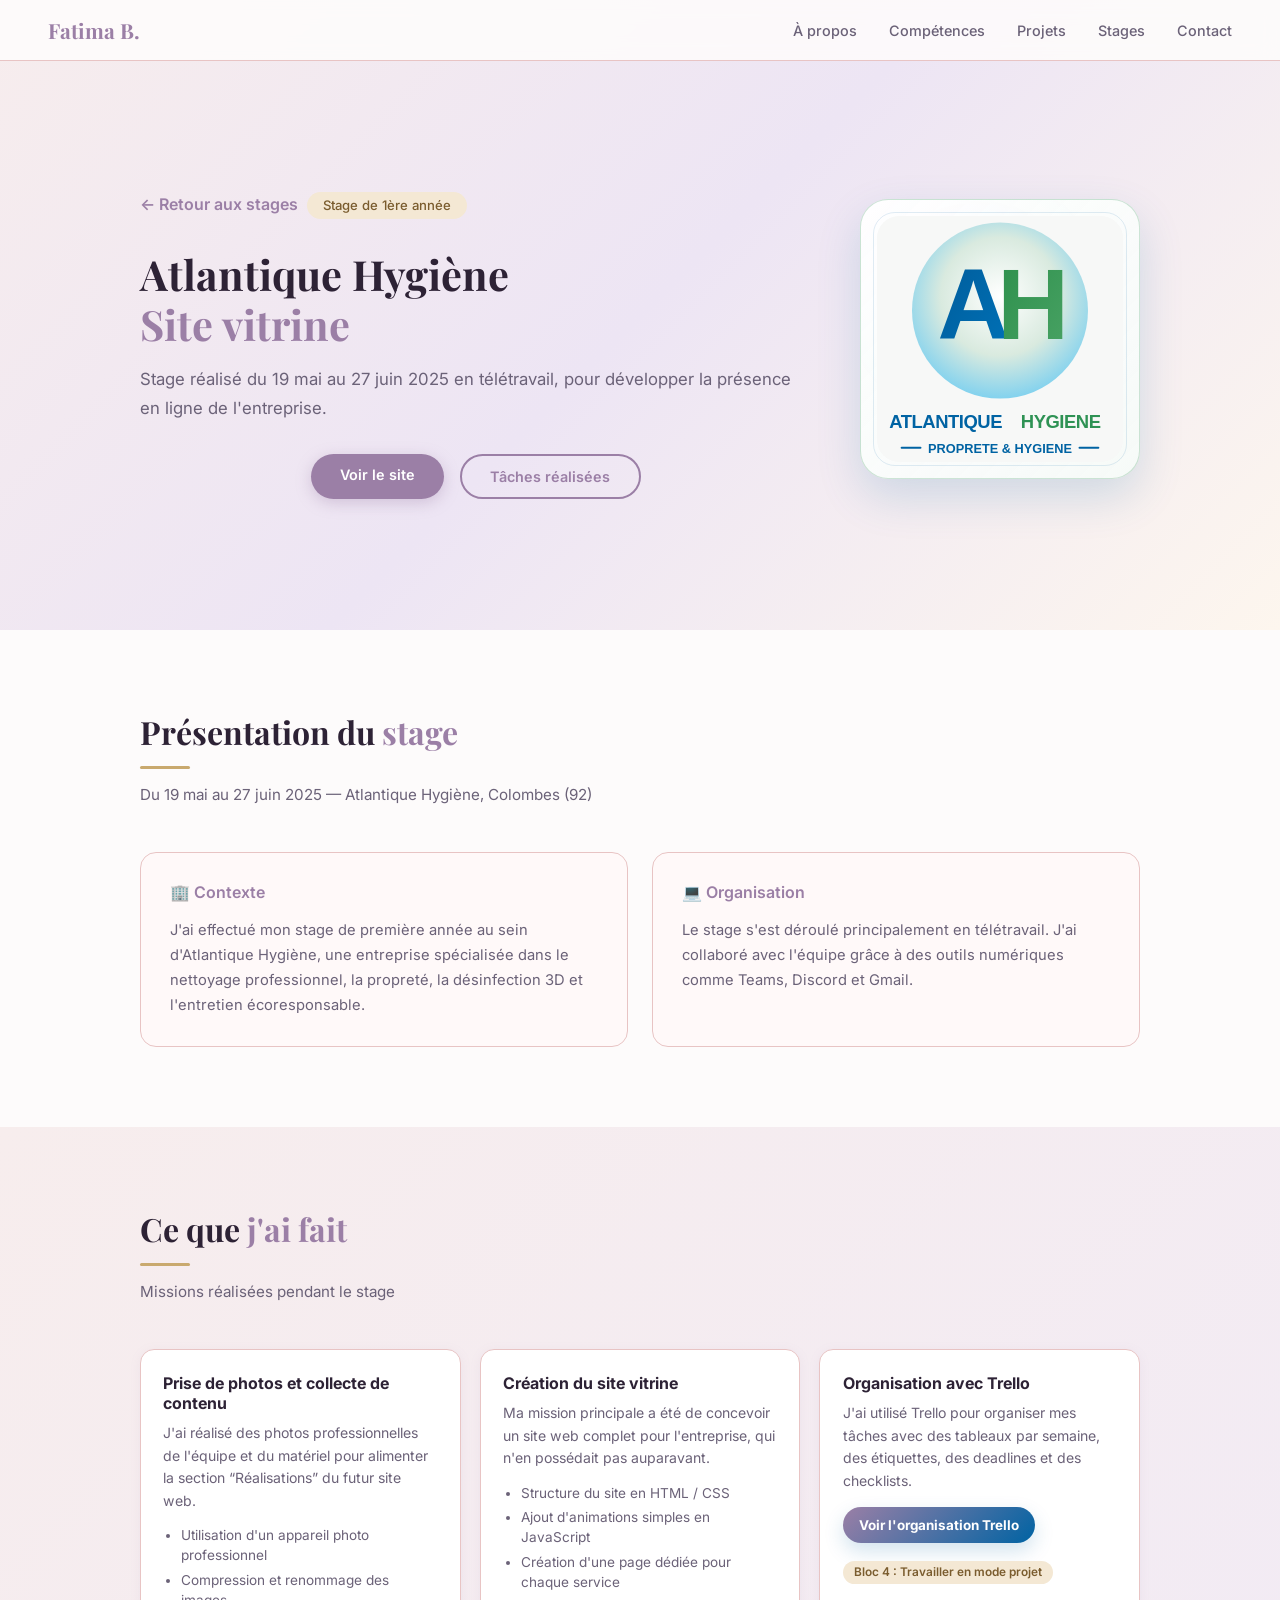
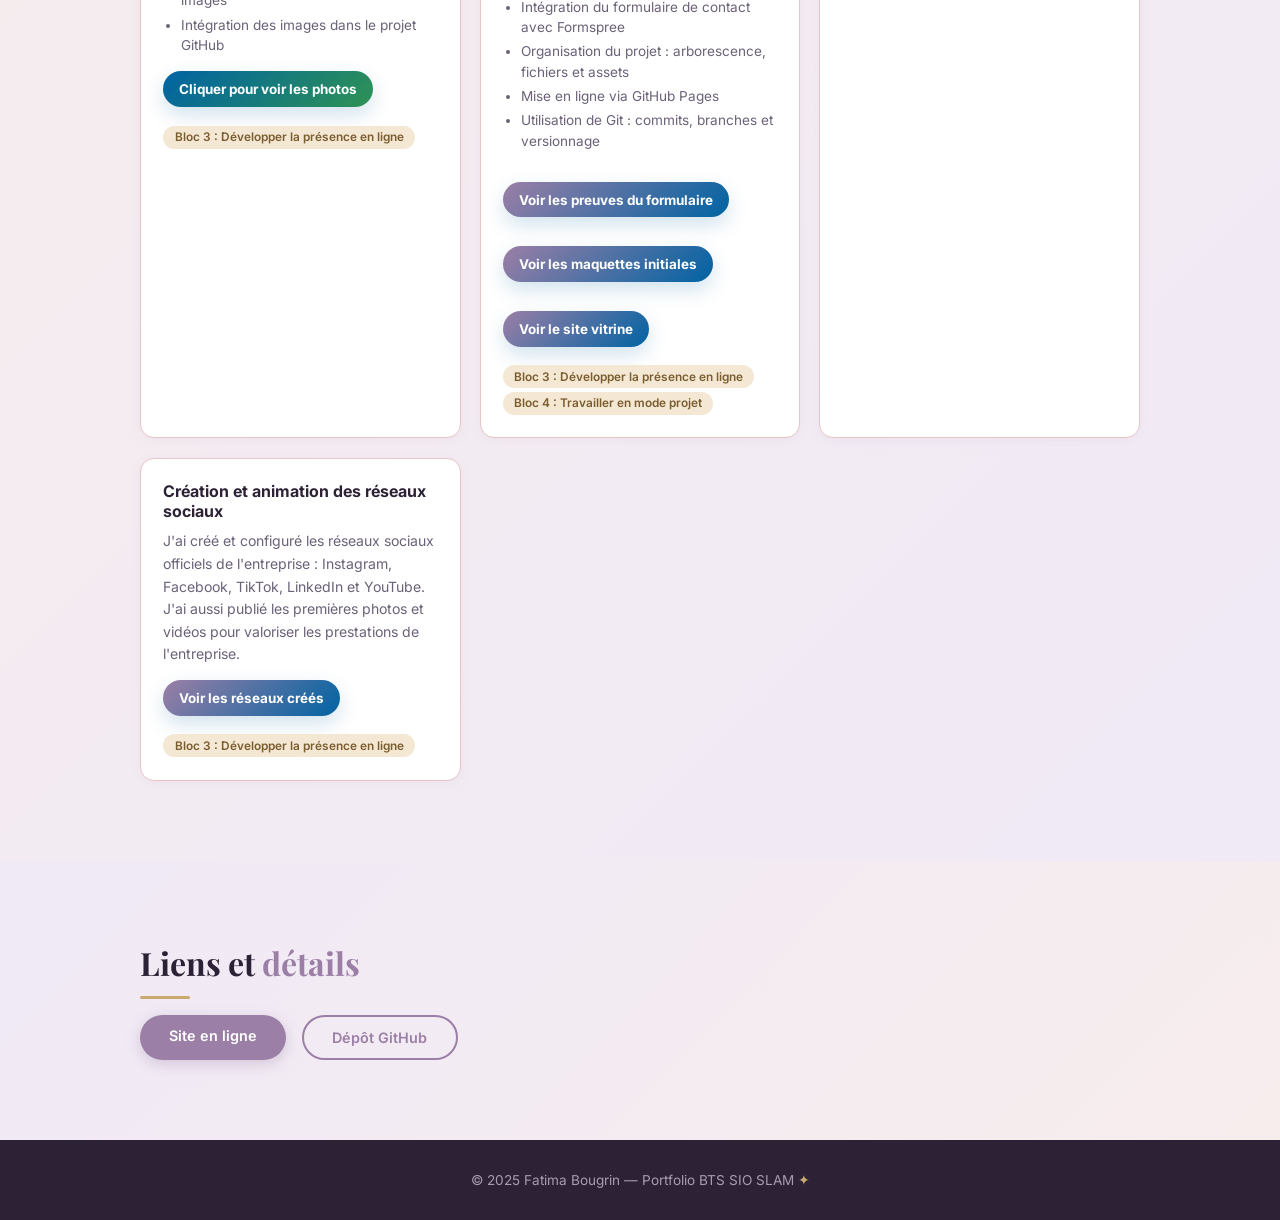
==== stage-atlantique-hygiene.html @ da41c0dc "Ajoute les pages de stage et preuves" ====
<!DOCTYPE html>
<html lang="fr">
<head>
  <meta charset="UTF-8" />
  <meta name="viewport" content="width=device-width, initial-scale=1.0" />
  <title>Stage Atlantique Hygiène — Fatima Bougrin</title>
  <link rel="stylesheet" href="style.css" />
</head>
<body>

  <nav>
    <div class="nav-logo">Fatima B.</div>
    <ul class="nav-links">
      <li><a href="index.html#about">À propos</a></li>
      <li><a href="index.html#skills">Compétences</a></li>
      <li><a href="index.html#projects">Projets</a></li>
      <li><a href="index.html#stages">Stages</a></li>
      <li><a href="index.html#contact">Contact</a></li>
    </ul>
  </nav>

  <section class="stage-hero">
    <div class="container">
      <div class="stage-hero-content">
        <div>
          <a class="back-link" href="index.html#stages">← Retour aux stages</a>
          <span class="badge gold">Stage de 1ère année</span>
          <h1>Atlantique Hygiène <span>Site vitrine</span></h1>
          <p class="tagline">Stage réalisé du 19 mai au 27 juin 2025 en télétravail, pour développer la présence en ligne de l'entreprise.</p>
          <div class="hero-btns">
            <a href="https://fatima774.github.io/atlantique-hygi-ne/" class="btn btn-primary" target="_blank" rel="noopener noreferrer">Voir le site</a>
            <a href="#taches-realisees" class="btn btn-outline">Tâches réalisées</a>
          </div>
        </div>

        <div class="company-logo-showcase" aria-label="Logo Atlantique Hygiène">
          <img src="atlantique-hygiene-logo.svg" alt="Logo Atlantique Hygiène" />
        </div>
      </div>
    </div>
  </section>

  <main>
    <section id="details">
      <div class="container">
        <h2 class="section-title">Présentation du <span>stage</span></h2>
        <div class="divider"></div>
        <p class="section-sub">Du 19 mai au 27 juin 2025 — Atlantique Hygiène, Colombes (92)</p>

        <div class="detail-grid">
          <div class="info-card">
            <h3>🏢 Contexte</h3>
            <p>J'ai effectué mon stage de première année au sein d'Atlantique Hygiène, une entreprise spécialisée dans le nettoyage professionnel, la propreté, la désinfection 3D et l'entretien écoresponsable.</p>
          </div>

          <div class="info-card">
            <h3>💻 Organisation</h3>
            <p>Le stage s'est déroulé principalement en télétravail. J'ai collaboré avec l'équipe grâce à des outils numériques comme Teams, Discord et Gmail.</p>
          </div>
        </div>
      </div>
    </section>

    <section class="skills-bg" id="taches-realisees">
      <div class="container">
        <h2 class="section-title">Ce que <span>j'ai fait</span></h2>
        <div class="divider"></div>
        <p class="section-sub">Missions réalisées pendant le stage</p>

        <div class="stage-work-list">
          <div class="stage-work-item">
            <h3>Prise de photos et collecte de contenu</h3>
            <p>J'ai réalisé des photos professionnelles de l'équipe et du matériel pour alimenter la section “Réalisations” du futur site web.</p>
            <ul class="stage-mini-list">
              <li>Utilisation d'un appareil photo professionnel</li>
              <li>Compression et renommage des images</li>
              <li>Intégration des images dans le projet GitHub</li>
            </ul>
            <button class="photo-gallery-trigger" type="button" onclick="document.getElementById('photos-atlantique').showModal()">
              Cliquer pour voir les photos
            </button>
            <span class="competence-badge">Bloc 3 : Développer la présence en ligne</span>
          </div>

          <div class="stage-work-item">
            <h3>Création du site vitrine</h3>
            <p>Ma mission principale a été de concevoir un site web complet pour l'entreprise, qui n'en possédait pas auparavant.</p>
            <ul class="stage-mini-list">
              <li>Structure du site en HTML / CSS</li>
              <li>Ajout d'animations simples en JavaScript</li>
              <li>Création d'une page dédiée pour chaque service</li>
              <li>Intégration du formulaire de contact avec Formspree</li>
              <li>Organisation du projet : arborescence, fichiers et assets</li>
              <li>Mise en ligne via GitHub Pages</li>
              <li>Utilisation de Git : commits, branches et versionnage</li>
            </ul>
            <button class="photo-gallery-trigger proof-trigger" type="button" onclick="document.getElementById('preuves-formulaire').showModal()">
              Voir les preuves du formulaire
            </button>
            <button class="photo-gallery-trigger proof-trigger" type="button" onclick="document.getElementById('preuves-maquettes').showModal()">
              Voir les maquettes initiales
            </button>
            <a class="photo-gallery-trigger proof-trigger site-proof-link" href="https://fatima774.github.io/atlantique-hygi-ne/" target="_blank" rel="noopener noreferrer">
              Voir le site vitrine
            </a>
            <span class="competence-badge">Bloc 3 : Développer la présence en ligne</span>
            <span class="competence-badge">Bloc 4 : Travailler en mode projet</span>
          </div>

          <div class="stage-work-item">
            <h3>Organisation avec Trello</h3>
            <p>J'ai utilisé Trello pour organiser mes tâches avec des tableaux par semaine, des étiquettes, des deadlines et des checklists.</p>
            <button class="photo-gallery-trigger proof-trigger" type="button" onclick="document.getElementById('preuves-trello').showModal()">
              Voir l'organisation Trello
            </button>
            <span class="competence-badge">Bloc 4 : Travailler en mode projet</span>
          </div>

          <div class="stage-work-item">
            <h3>Création et animation des réseaux sociaux</h3>
            <p>J'ai créé et configuré les réseaux sociaux officiels de l'entreprise : Instagram, Facebook, TikTok, LinkedIn et YouTube.</p>
            <p>J'ai aussi publié les premières photos et vidéos pour valoriser les prestations de l'entreprise.</p>
            <button class="photo-gallery-trigger proof-trigger" type="button" onclick="document.getElementById('preuves-reseaux').showModal()">
              Voir les réseaux créés
            </button>
            <span class="competence-badge">Bloc 3 : Développer la présence en ligne</span>
          </div>
        </div>
      </div>
    </section>

    <section class="contact-bg">
      <div class="container">
        <h2 class="section-title">Liens et <span>détails</span></h2>
        <div class="divider"></div>
        <div class="links-panel">
          <a class="btn btn-primary" href="https://fatima774.github.io/atlantique-hygi-ne/" target="_blank" rel="noopener noreferrer">Site en ligne</a>
          <a class="btn btn-outline" href="https://github.com/fatima774/atlantique-hygi-ne" target="_blank" rel="noopener noreferrer">Dépôt GitHub</a>
        </div>
      </div>
    </section>
  </main>

  <dialog class="photo-modal" id="photos-atlantique" aria-labelledby="photos-atlantique-title">
    <div class="photo-modal-header">
      <div>
        <h2 id="photos-atlantique-title">Photos réalisées pendant le stage</h2>
        <p>Interventions, espaces extérieurs et matériel professionnel d'Atlantique Hygiène.</p>
      </div>
      <form method="dialog">
        <button class="modal-close" type="submit" aria-label="Fermer la galerie">×</button>
      </form>
    </div>

    <div class="photo-gallery-grid">
      <figure>
        <img src="images/atlantique-hygiene/DSC_0004.JPG" alt="Agent Atlantique Hygiène sur une tondeuse dans une résidence" loading="lazy" decoding="async" />
        <figcaption>Entretien des espaces verts</figcaption>
      </figure>
      <figure>
        <img src="images/atlantique-hygiene/DSC_0018.JPG" alt="Agent Atlantique Hygiène près d'un immeuble résidentiel" loading="lazy" decoding="async" />
        <figcaption>Intervention en résidence</figcaption>
      </figure>
      <figure>
        <img src="images/atlantique-hygiene/DSC_0085.JPG" alt="Agent Atlantique Hygiène utilisant un souffleur près des haies" loading="lazy" decoding="async" />
        <figcaption>Nettoyage des abords</figcaption>
      </figure>
      <figure>
        <img src="images/atlantique-hygiene/DSC_0937.jpg" alt="Camion d'intervention avec matériel professionnel de nettoyage" loading="lazy" decoding="async" />
        <figcaption>Matériel d'intervention</figcaption>
      </figure>
      <figure>
        <img src="images/atlantique-hygiene/DSC_0944.jpg" alt="Agent Atlantique Hygiène nettoyant un local à bacs" loading="lazy" decoding="async" />
        <figcaption>Nettoyage d'un local</figcaption>
      </figure>
    </div>
  </dialog>

  <dialog class="photo-modal proof-modal" id="preuves-formulaire" aria-labelledby="preuves-formulaire-title">
    <div class="photo-modal-header">
      <div>
        <h2 id="preuves-formulaire-title">Formulaire de contact avec Formspree</h2>
        <p>Captures du formulaire, de la confirmation d'envoi et de la réception du message via Formspree.</p>
      </div>
      <form method="dialog">
        <button class="modal-close" type="submit" aria-label="Fermer la galerie">×</button>
      </form>
    </div>

    <div class="photo-gallery-grid proof-gallery-grid">
      <figure>
        <img src="images/atlantique-hygiene/preuves/formulaire-contact.svg" alt="Formulaire de contact intégré au site Atlantique Hygiène" loading="lazy" decoding="async" />
        <figcaption>Formulaire de contact intégré au site</figcaption>
      </figure>
      <figure>
        <img src="images/atlantique-hygiene/preuves/formspree-validation.svg" alt="Notification Formspree après l'envoi d'un message" loading="lazy" decoding="async" />
        <figcaption>Réception du message avec Formspree</figcaption>
      </figure>
      <figure>
        <img src="images/atlantique-hygiene/preuves/formulaire-succes.svg" alt="Page de succès après l'envoi du formulaire" loading="lazy" decoding="async" />
        <figcaption>Page de confirmation après envoi</figcaption>
      </figure>
    </div>
  </dialog>

  <dialog class="photo-modal proof-modal" id="preuves-maquettes" aria-labelledby="preuves-maquettes-title">
    <div class="photo-modal-header">
      <div>
        <h2 id="preuves-maquettes-title">Maquettes initiales du site vitrine</h2>
        <p>Premières propositions visuelles réalisées avant le développement du site publié.</p>
      </div>
      <form method="dialog">
        <button class="modal-close" type="submit" aria-label="Fermer la galerie">×</button>
      </form>
    </div>

    <div class="photo-gallery-grid proof-gallery-grid">
      <figure>
        <img src="images/atlantique-hygiene/preuves/maquette-accueil-verte.png" alt="Première maquette du site Atlantique Hygiène avec une grande bande verte" loading="lazy" decoding="async" />
        <figcaption>Maquette d'accueil avec univers vert et navigation</figcaption>
      </figure>
      <figure>
        <img src="images/atlantique-hygiene/preuves/maquette-accueil-logo.png" alt="Deuxième maquette du site Atlantique Hygiène avec logo et visuel écologique" loading="lazy" decoding="async" />
        <figcaption>Maquette d'accueil avec logo et visuel écologique</figcaption>
      </figure>
    </div>
  </dialog>

  <dialog class="photo-modal proof-modal" id="preuves-trello" aria-labelledby="preuves-trello-title">
    <div class="photo-modal-header">
      <div>
        <h2 id="preuves-trello-title">Organisation du projet sur Trello</h2>
        <p>Suivi des tâches par semaine, cartes terminées, priorités et organisation progressive du site.</p>
      </div>
      <form method="dialog">
        <button class="modal-close" type="submit" aria-label="Fermer la galerie">×</button>
      </form>
    </div>

    <div class="photo-gallery-grid proof-gallery-grid single-proof">
      <figure>
        <img src="images/atlantique-hygiene/preuves/trello-organisation.svg" alt="Tableau Trello organisé par semaine pour le projet Atlantique Hygiène" loading="lazy" decoding="async" />
        <figcaption>Tableau Trello utilisé pour suivre les tâches du stage</figcaption>
      </figure>
    </div>
  </dialog>

  <dialog class="photo-modal proof-modal" id="preuves-reseaux" aria-labelledby="preuves-reseaux-title">
    <div class="photo-modal-header">
      <div>
        <h2 id="preuves-reseaux-title">Réseaux sociaux créés pour l'entreprise</h2>
        <p>Présence en ligne développée avec les comptes LinkedIn, TikTok et YouTube d'Atlantique Hygiène.</p>
      </div>
      <form method="dialog">
        <button class="modal-close" type="submit" aria-label="Fermer la galerie">×</button>
      </form>
    </div>

    <div class="photo-gallery-grid proof-gallery-grid">
      <figure>
        <img src="images/atlantique-hygiene/preuves/linkedin-atlantique.png" alt="Page LinkedIn Atlantique Hygiène créée pendant le stage" loading="lazy" decoding="async" />
        <figcaption>Page LinkedIn de l'entreprise</figcaption>
      </figure>
      <figure>
        <img src="images/atlantique-hygiene/preuves/tiktok-atlantique.png" alt="Compte TikTok Atlantique Hygiène créé pendant le stage" loading="lazy" decoding="async" />
        <figcaption>Compte TikTok Atlantique Hygiène</figcaption>
      </figure>
      <figure>
        <img src="images/atlantique-hygiene/preuves/youtube-atlantique.webp" alt="Chaîne YouTube Atlantique Hygiène créée pendant le stage" loading="lazy" decoding="async" />
        <figcaption>Chaîne YouTube de l'entreprise</figcaption>
      </figure>
    </div>
  </dialog>

  <footer>
    <p>© 2025 Fatima Bougrin — Portfolio BTS SIO SLAM <span>✦</span></p>
  </footer>

</body>
</html>
---- style.css ----
/* ===========================
   PORTFOLIO — FATIMA BOUGRIN
   style.css
=========================== */

@import url('https://fonts.googleapis.com/css2?family=Playfair+Display:wght@400;600;700&family=Inter:wght@300;400;500;600&display=swap');

/* === VARIABLES === */
:root {
  --mauve:       #9b7fa6;
  --mauve-light: #c9b8d4;
  --rose:        #e8c4c4;
  --rose-pale:   #f7eded;
  --gold:        #c9a96e;
  --dark:        #2d2235;
  --grey:        #6b6278;
  --white:       #fdfbfb;
  --card-bg:     #fff9f9;
}

/* === RESET === */
* { margin: 0; padding: 0; box-sizing: border-box; }
html { scroll-behavior: smooth; }
body { font-family: 'Inter', sans-serif; background: var(--white); color: var(--dark); }

/* ===========================
   NAVIGATION
=========================== */
nav {
  position: fixed; top: 0; width: 100%; z-index: 100;
  background: rgba(253,251,251,0.92);
  backdrop-filter: blur(10px);
  border-bottom: 1px solid var(--rose);
  display: flex; align-items: center; justify-content: space-between;
  padding: 1rem 3rem;
}
.nav-logo {
  font-family: 'Playfair Display', serif;
  font-size: 1.3rem; color: var(--mauve); font-weight: 700;
}
.nav-links { display: flex; gap: 2rem; list-style: none; }
.nav-links a {
  text-decoration: none; color: var(--grey);
  font-size: 0.9rem; font-weight: 500; transition: color .2s;
}
.nav-links a:hover { color: var(--mauve); }

/* ===========================
   HERO
=========================== */
.hero {
  min-height: 100vh;
  background: linear-gradient(135deg, #f7eded 0%, #ede5f4 50%, #fdf6ee 100%);
  display: flex; align-items: center; justify-content: center;
  text-align: center; padding: 6rem 2rem 4rem;
}
.hero-inner { max-width: 700px; }

.avatar-ring {
  width: 130px; height: 130px; border-radius: 50%;
  border: 3px solid var(--mauve-light);
  background: linear-gradient(135deg, var(--mauve), var(--rose));
  display: flex; align-items: center; justify-content: center;
  margin: 0 auto 1.5rem;
  font-size: 3.5rem;
  box-shadow: 0 8px 30px rgba(155,127,166,0.25);
}
.hero h1 {
  font-family: 'Playfair Display', serif;
  font-size: 2.8rem; color: var(--dark); line-height: 1.2;
}
.hero h1 span { color: var(--mauve); }
.hero p.tagline {
  margin: 1rem 0 0.5rem; color: var(--grey);
  font-size: 1.05rem; font-weight: 400;
}
.badge {
  display: inline-block; margin: 0.8rem 0.3rem 0;
  padding: 0.35rem 1rem; border-radius: 20px;
  background: var(--rose); color: var(--dark);
  font-size: 0.82rem; font-weight: 500;
}
.badge.gold { background: #f4e8d4; color: #7a5c2e; }

.hero-btns {
  margin-top: 2rem;
  display: flex; gap: 1rem; justify-content: center; flex-wrap: wrap;
}
.btn {
  padding: 0.75rem 1.8rem; border-radius: 30px;
  font-size: 0.9rem; font-weight: 600;
  text-decoration: none; transition: all .2s;
}
.btn-primary {
  background: var(--mauve); color: #fff;
  box-shadow: 0 4px 15px rgba(155,127,166,0.35);
}
.btn-primary:hover { background: #7d5f8f; transform: translateY(-2px); }
.btn-outline {
  border: 2px solid var(--mauve); color: var(--mauve); background: transparent;
}
.btn-outline:hover { background: var(--mauve); color: #fff; transform: translateY(-2px); }

.quote {
  margin-top: 3rem; font-style: italic; color: var(--grey); font-size: 0.95rem;
  border-left: 3px solid var(--gold); padding-left: 1rem; text-align: left;
}

/* ===========================
   SECTIONS — BASE
=========================== */
section { padding: 5rem 2rem; }
.container { max-width: 1000px; margin: 0 auto; }

.section-title {
  font-family: 'Playfair Display', serif;
  font-size: 2rem; color: var(--dark); margin-bottom: 0.5rem;
}
.section-title span { color: var(--mauve); }
.section-sub { color: var(--grey); font-size: 0.95rem; margin-bottom: 3rem; }
.divider {
  width: 50px; height: 3px; background: var(--gold);
  border-radius: 2px; margin: 0.8rem 0 1rem;
}

/* ===========================
   À PROPOS
=========================== */
.about-grid { display: grid; grid-template-columns: 1fr 1fr; gap: 2rem; }

.info-card {
  background: var(--card-bg); border: 1px solid var(--rose);
  border-radius: 16px; padding: 1.8rem;
}
.info-card h3 {
  font-size: 1rem; font-weight: 600; color: var(--mauve);
  margin-bottom: 1rem; display: flex; align-items: center; gap: 0.5rem;
}
.info-item { display: flex; align-items: flex-start; gap: 0.7rem; margin-bottom: 0.8rem; }
.info-item .dot {
  width: 8px; height: 8px; border-radius: 50%;
  background: var(--gold); margin-top: 6px; flex-shrink: 0;
}
.info-item p { font-size: 0.9rem; color: var(--grey); line-height: 1.5; }
.info-item strong { color: var(--dark); }

/* ===========================
   COMPÉTENCES
=========================== */
.skills-bg { background: linear-gradient(135deg, #f7eded, #f0eaf7); }

.skills-grid {
  display: grid;
  grid-template-columns: repeat(auto-fit, minmax(220px, 1fr));
  gap: 1.5rem;
}
.skill-card {
  background: #fff; border-radius: 16px; padding: 1.5rem;
  border: 1px solid var(--rose);
  box-shadow: 0 2px 12px rgba(155,127,166,0.08);
  transition: transform .2s, box-shadow .2s;
}
.skill-card:hover {
  transform: translateY(-4px);
  box-shadow: 0 8px 25px rgba(155,127,166,0.15);
}
.skill-card .icon { font-size: 1.8rem; margin-bottom: 0.8rem; }
.skill-card h3 { font-size: 0.95rem; font-weight: 600; color: var(--dark); margin-bottom: 0.8rem; }

.tag-list { display: flex; flex-wrap: wrap; gap: 0.4rem; }
.tag {
  font-size: 0.75rem; padding: 0.25rem 0.7rem; border-radius: 12px;
  background: var(--rose-pale); color: var(--mauve);
  font-weight: 500; border: 1px solid var(--rose);
}

/* ===========================
   PROJETS
=========================== */
.projects-grid {
  display: grid;
  grid-template-columns: repeat(auto-fit, minmax(280px, 1fr));
  gap: 1.5rem;
}
.project-card {
  display: block; color: inherit; text-decoration: none;
  background: var(--card-bg); border-radius: 16px; padding: 1.8rem;
  border: 1px solid var(--rose); position: relative; overflow: hidden;
  transition: transform .2s, box-shadow .2s;
}
.project-card:focus-visible {
  outline: 3px solid var(--gold);
  outline-offset: 4px;
}
.project-card:hover {
  transform: translateY(-4px);
  box-shadow: 0 8px 25px rgba(155,127,166,0.15);
}
.project-card::before {
  content: ''; position: absolute; top: 0; left: 0; right: 0; height: 4px;
  background: linear-gradient(90deg, var(--mauve), var(--gold));
}
.project-emoji { font-size: 2rem; margin-bottom: 0.8rem; }
.project-card h3 { font-size: 1rem; font-weight: 600; color: var(--dark); margin-bottom: 0.5rem; }
a.project-card h3 {
  color: #0000ee;
  text-decoration: underline;
}
.project-card p { font-size: 0.88rem; color: var(--grey); line-height: 1.6; margin-bottom: 1rem; }

.tech-tags { display: flex; flex-wrap: wrap; gap: 0.4rem; }
.tech {
  font-size: 0.72rem; padding: 0.2rem 0.6rem; border-radius: 10px;
  background: #ede5f4; color: var(--mauve); font-weight: 500;
}

/* ===========================
   STAGES — TIMELINE
=========================== */
.timeline { position: relative; padding-left: 2rem; }
.timeline::before {
  content: ''; position: absolute; left: 0; top: 0; bottom: 0; width: 2px;
  background: linear-gradient(to bottom, var(--mauve), var(--gold));
  border-radius: 2px;
}
.timeline-item { position: relative; margin-bottom: 2.5rem; }
.timeline-item::before {
  content: ''; position: absolute; left: -2.45rem; top: 0.4rem;
  width: 12px; height: 12px; border-radius: 50%;
  background: var(--mauve); border: 2px solid var(--white);
  box-shadow: 0 0 0 2px var(--mauve-light);
}
.timeline-date {
  font-size: 0.8rem; color: var(--gold); font-weight: 600;
  text-transform: uppercase; letter-spacing: 0.05em; margin-bottom: 0.3rem;
}
.timeline-card {
  background: var(--card-bg); border: 1px solid var(--rose);
  border-radius: 12px; padding: 1.5rem;
}
.timeline-card h3 { font-size: 1rem; font-weight: 600; color: var(--dark); margin-bottom: 0.3rem; }
.timeline-card .company { font-size: 0.88rem; color: var(--mauve); font-weight: 500; margin-bottom: 0.8rem; }
.timeline-card ul { padding-left: 1.2rem; }
.timeline-card li { font-size: 0.88rem; color: var(--grey); margin-bottom: 0.3rem; line-height: 1.5; }
.stage-detail-link {
  display: inline-block;
  margin-top: 0.8rem;
  color: #000;
  text-decoration: underline;
  font-size: 0.88rem;
  font-weight: 500;
}

/* ===========================
   PAGES DE STAGE
=========================== */
.stage-hero {
  min-height: 70vh;
  background: linear-gradient(135deg, #f7eded 0%, #ede5f4 50%, #fdf6ee 100%);
  display: flex; align-items: center;
  padding: 8rem 2rem 5rem;
}
.stage-hero-content {
  display: grid;
  grid-template-columns: minmax(0, 1fr) 280px;
  gap: 3rem;
  align-items: center;
}
.stage-hero h1 {
  font-family: 'Playfair Display', serif;
  font-size: 2.6rem; color: var(--dark); line-height: 1.2;
  max-width: 760px; margin-top: 1rem;
}
.stage-hero h1 span { color: var(--mauve); display: block; }
.stage-hero .tagline {
  color: var(--grey); font-size: 1.05rem; line-height: 1.7;
  max-width: 720px; margin-top: 1rem;
}
.back-link {
  display: inline-block; color: var(--mauve); text-decoration: none;
  font-weight: 600; margin-bottom: 1.2rem;
}
.back-link:hover { color: #7d5f8f; }
.company-logo-showcase {
  position: relative;
  justify-self: end;
  width: min(280px, 100%);
  padding: 1rem;
  border: 1px solid rgba(46, 146, 84, 0.24);
  border-radius: 28px;
  background:
    linear-gradient(135deg, rgba(255,255,255,0.95), rgba(246,252,249,0.86)),
    radial-gradient(circle at 40% 35%, rgba(131,210,238,0.26), transparent 58%);
  box-shadow: 0 18px 45px rgba(0, 99, 163, 0.16);
}
.company-logo-showcase::before {
  content: '';
  position: absolute;
  inset: 12px;
  border-radius: 22px;
  border: 1px solid rgba(0, 99, 163, 0.12);
  pointer-events: none;
}
.company-logo-showcase img {
  position: relative;
  display: block;
  width: 100%;
  border-radius: 22px;
}
.detail-grid {
  display: grid; grid-template-columns: repeat(auto-fit, minmax(260px, 1fr));
  gap: 1.5rem;
}
.detail-grid .info-card p {
  color: var(--grey); font-size: 0.92rem; line-height: 1.7;
}
.stage-work-list {
  display: grid; grid-template-columns: repeat(auto-fit, minmax(240px, 1fr));
  gap: 1.2rem;
}
.stage-work-item {
  background: #fff; border: 1px solid var(--rose); border-radius: 14px;
  padding: 1.4rem; box-shadow: 0 2px 12px rgba(155,127,166,0.08);
}
.stage-work-item h3 {
  color: var(--dark); font-size: 1rem; margin-bottom: 0.6rem;
}
.stage-work-item p {
  color: var(--grey); font-size: 0.88rem; line-height: 1.6;
}
.stage-mini-list {
  padding-left: 1.1rem; margin: 0.8rem 0 1rem;
}
.stage-mini-list li {
  color: var(--grey); font-size: 0.85rem; line-height: 1.5;
  margin-bottom: 0.25rem;
}
.photo-gallery-trigger {
  display: inline-flex;
  align-items: center;
  justify-content: center;
  margin: 0 0 0.9rem;
  padding: 0.62rem 1rem;
  border: 0;
  border-radius: 999px;
  background: linear-gradient(135deg, #0063a3, #2e9254);
  color: #fff;
  font-family: 'Inter', sans-serif;
  font-size: 0.84rem;
  font-weight: 700;
  cursor: pointer;
  box-shadow: 0 8px 20px rgba(0, 99, 163, 0.18);
  transition: transform .2s, box-shadow .2s;
}
.photo-gallery-trigger:hover {
  transform: translateY(-2px);
  box-shadow: 0 12px 26px rgba(0, 99, 163, 0.24);
}
.photo-gallery-trigger:focus-visible {
  outline: 3px solid var(--gold);
  outline-offset: 3px;
}
.proof-trigger {
  margin-top: 0.9rem;
  margin-right: 0.35rem;
  background: linear-gradient(135deg, var(--mauve), #0063a3);
}
.site-proof-link {
  text-decoration: none;
}
.competence-badge {
  display: inline-block; margin: 0.25rem 0.25rem 0 0;
  padding: 0.28rem 0.7rem; border-radius: 12px;
  background: #f4e8d4; color: #7a5c2e;
  font-size: 0.74rem; font-weight: 600;
}
.screenshots-grid {
  display: grid; grid-template-columns: repeat(auto-fit, minmax(240px, 1fr));
  gap: 1.2rem;
}
.screenshot-placeholder {
  min-height: 210px; border: 2px dashed var(--mauve-light);
  border-radius: 14px; background: var(--card-bg);
  display: flex; flex-direction: column; align-items: center; justify-content: center;
  text-align: center; padding: 1.5rem;
}
.screenshot-placeholder span {
  color: var(--mauve); font-weight: 700; margin-bottom: 0.5rem;
}
.screenshot-placeholder p {
  color: var(--grey); font-size: 0.88rem; line-height: 1.5;
}
.links-panel {
  display: flex; flex-wrap: wrap; gap: 1rem;
}
.disabled-link {
  opacity: 0.65; cursor: default; pointer-events: none;
}
.photo-modal {
  width: min(980px, calc(100vw - 2rem));
  max-height: min(86vh, 820px);
  margin: auto;
  padding: 1.3rem;
  border: 1px solid rgba(155,127,166,0.32);
  border-radius: 18px;
  background: #fff;
  color: var(--dark);
  box-shadow: 0 28px 70px rgba(45, 34, 53, 0.28);
}
.photo-modal::backdrop {
  background: rgba(45, 34, 53, 0.52);
  backdrop-filter: blur(4px);
}
.photo-modal-header {
  display: flex;
  align-items: flex-start;
  justify-content: space-between;
  gap: 1rem;
  margin-bottom: 1.2rem;
}
.photo-modal-header h2 {
  font-family: 'Playfair Display', serif;
  font-size: 1.45rem;
  color: var(--dark);
  margin-bottom: 0.35rem;
}
.photo-modal-header p {
  color: var(--grey);
  font-size: 0.9rem;
  line-height: 1.5;
}
.modal-close {
  width: 42px;
  height: 42px;
  border: 0;
  border-radius: 50%;
  background: var(--rose-pale);
  color: var(--dark);
  font-size: 1.7rem;
  line-height: 1;
  cursor: pointer;
  transition: background .2s, transform .2s;
}
.modal-close:hover {
  background: var(--rose);
  transform: rotate(4deg);
}
.photo-gallery-grid {
  display: grid;
  grid-template-columns: repeat(auto-fit, minmax(210px, 1fr));
  gap: 1rem;
}
.photo-gallery-grid figure {
  overflow: hidden;
  border: 1px solid var(--rose);
  border-radius: 14px;
  background: var(--card-bg);
}
.photo-gallery-grid img {
  display: block;
  width: 100%;
  aspect-ratio: 4 / 3;
  object-fit: cover;
}
.photo-gallery-grid figcaption {
  padding: 0.75rem 0.85rem;
  color: var(--grey);
  font-size: 0.82rem;
  font-weight: 600;
}
.proof-modal {
  width: min(1060px, calc(100vw - 2rem));
}
.proof-gallery-grid {
  grid-template-columns: repeat(auto-fit, minmax(260px, 1fr));
}
.proof-gallery-grid img {
  aspect-ratio: 16 / 10;
  object-fit: contain;
  background: #f6f7f7;
}
.proof-gallery-grid.single-proof {
  grid-template-columns: minmax(0, 1fr);
}
.proof-gallery-grid.single-proof figure {
  max-width: 820px;
  margin: 0 auto;
}

/* ===========================
   DISTINCTIONS
=========================== */
.awards-grid {
  display: grid;
  grid-template-columns: repeat(auto-fit, minmax(220px, 1fr));
  gap: 1.2rem;
}
.award-card {
  background: linear-gradient(135deg, #fff9f9, #f5f0fa);
  border: 1px solid var(--mauve-light); border-radius: 14px; padding: 1.4rem;
  text-align: center; transition: transform .2s;
  color: inherit; text-decoration: none;
}
.award-card:hover { transform: translateY(-3px); }
.award-card:focus-visible {
  outline: 3px solid var(--gold);
  outline-offset: 4px;
}
.award-card .trophy { font-size: 2rem; margin-bottom: 0.5rem; }
.award-card h3 { font-size: 0.92rem; font-weight: 600; color: var(--dark); margin-bottom: 0.3rem; }
.award-card p { font-size: 0.82rem; color: var(--grey); }

/* ===========================
   CONTACT
=========================== */
.contact-bg { background: linear-gradient(135deg, #f0eaf7, #f7eded); }

.contact-grid { display: grid; grid-template-columns: 1fr 1fr; gap: 2rem; align-items: start; }
.contact-info p { font-size: 0.95rem; color: var(--grey); line-height: 1.7; margin-bottom: 1.5rem; }

.contact-item { display: flex; align-items: center; gap: 1rem; margin-bottom: 1rem; }
.contact-icon {
  width: 40px; height: 40px; border-radius: 50%;
  background: var(--rose); display: flex; align-items: center; justify-content: center;
  font-size: 1rem;
}
.contact-item div p { font-size: 0.82rem; color: var(--grey); margin: 0; }
.contact-item div strong { font-size: 0.92rem; color: var(--dark); }

.contact-form {
  background: #fff; border-radius: 16px; padding: 2rem; border: 1px solid var(--rose);
}
.form-group { margin-bottom: 1.2rem; }
.form-group label {
  display: block; font-size: 0.85rem; font-weight: 500;
  color: var(--dark); margin-bottom: 0.4rem;
}
.form-group input,
.form-group textarea {
  width: 100%; padding: 0.75rem 1rem;
  border: 1px solid var(--rose); border-radius: 10px;
  font-family: 'Inter', sans-serif; font-size: 0.9rem;
  color: var(--dark); background: var(--white);
  outline: none; transition: border .2s;
}
.form-group input:focus,
.form-group textarea:focus { border-color: var(--mauve); }
.form-group textarea { min-height: 120px; resize: vertical; }

.btn-submit {
  width: 100%; padding: 0.85rem; border-radius: 12px; border: none;
  background: linear-gradient(135deg, var(--mauve), #7d5f8f);
  color: #fff; font-size: 0.95rem; font-weight: 600;
  cursor: pointer; transition: opacity .2s;
}
.btn-submit:hover { opacity: 0.9; }

/* ===========================
   FOOTER
=========================== */
footer {
  text-align: center; padding: 2rem;
  background: var(--dark); color: #a89bb0; font-size: 0.85rem;
}
footer span { color: var(--gold); }

/* ===========================
   RESPONSIVE
=========================== */
@media (max-width: 680px) {
  nav { padding: 1rem 1.2rem; }
  .nav-links { display: none; }
  .hero h1 { font-size: 2rem; }
  .stage-hero { min-height: auto; padding-top: 7rem; }
  .stage-hero-content { grid-template-columns: 1fr; gap: 2rem; }
  .stage-hero h1 { font-size: 2rem; }
  .company-logo-showcase { justify-self: start; max-width: 220px; }
  .links-panel .btn { width: 100%; text-align: center; }
  .photo-modal { padding: 1rem; }
  .photo-modal-header { align-items: center; }
  .photo-modal-header h2 { font-size: 1.2rem; }
  .photo-gallery-grid { grid-template-columns: 1fr; }
  .about-grid,
  .contact-grid { grid-template-columns: 1fr; }
  .timeline { padding-left: 1.5rem; }
  .timeline-item::before { left: -1.95rem; }
}
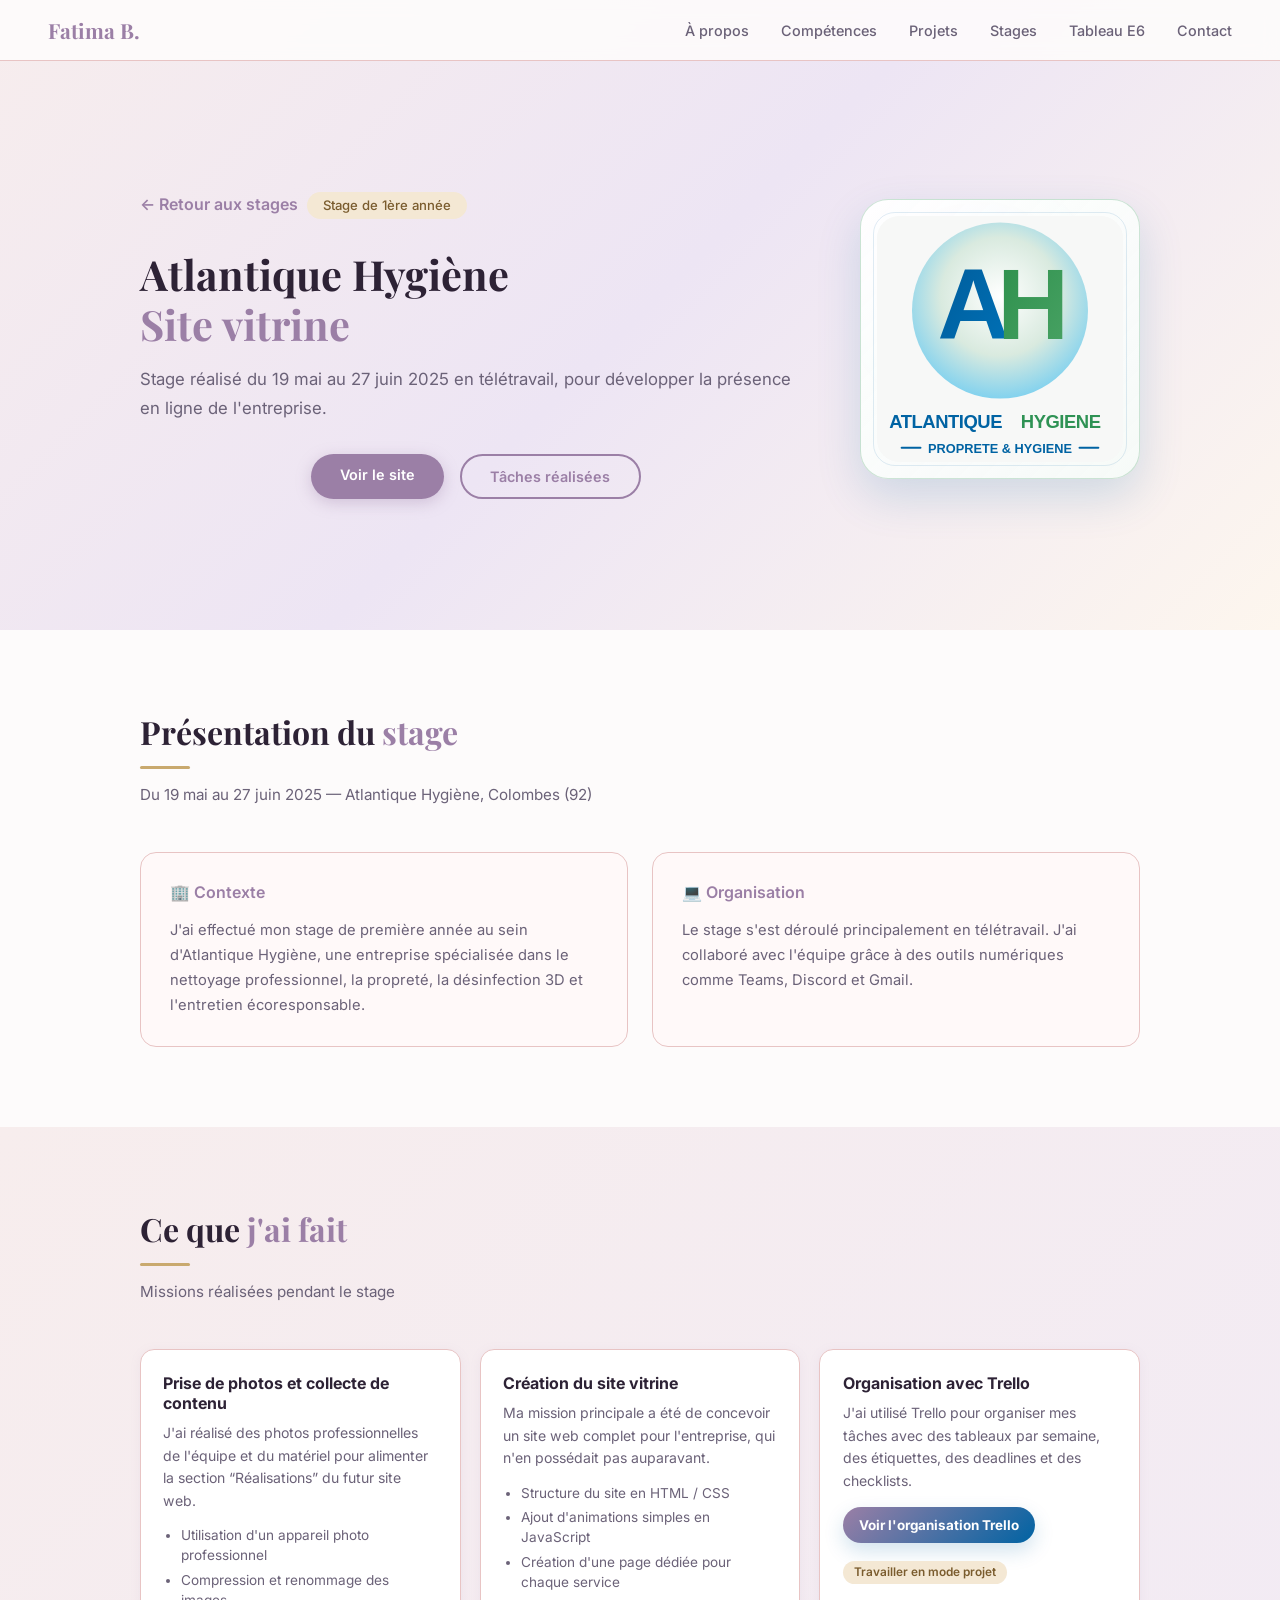
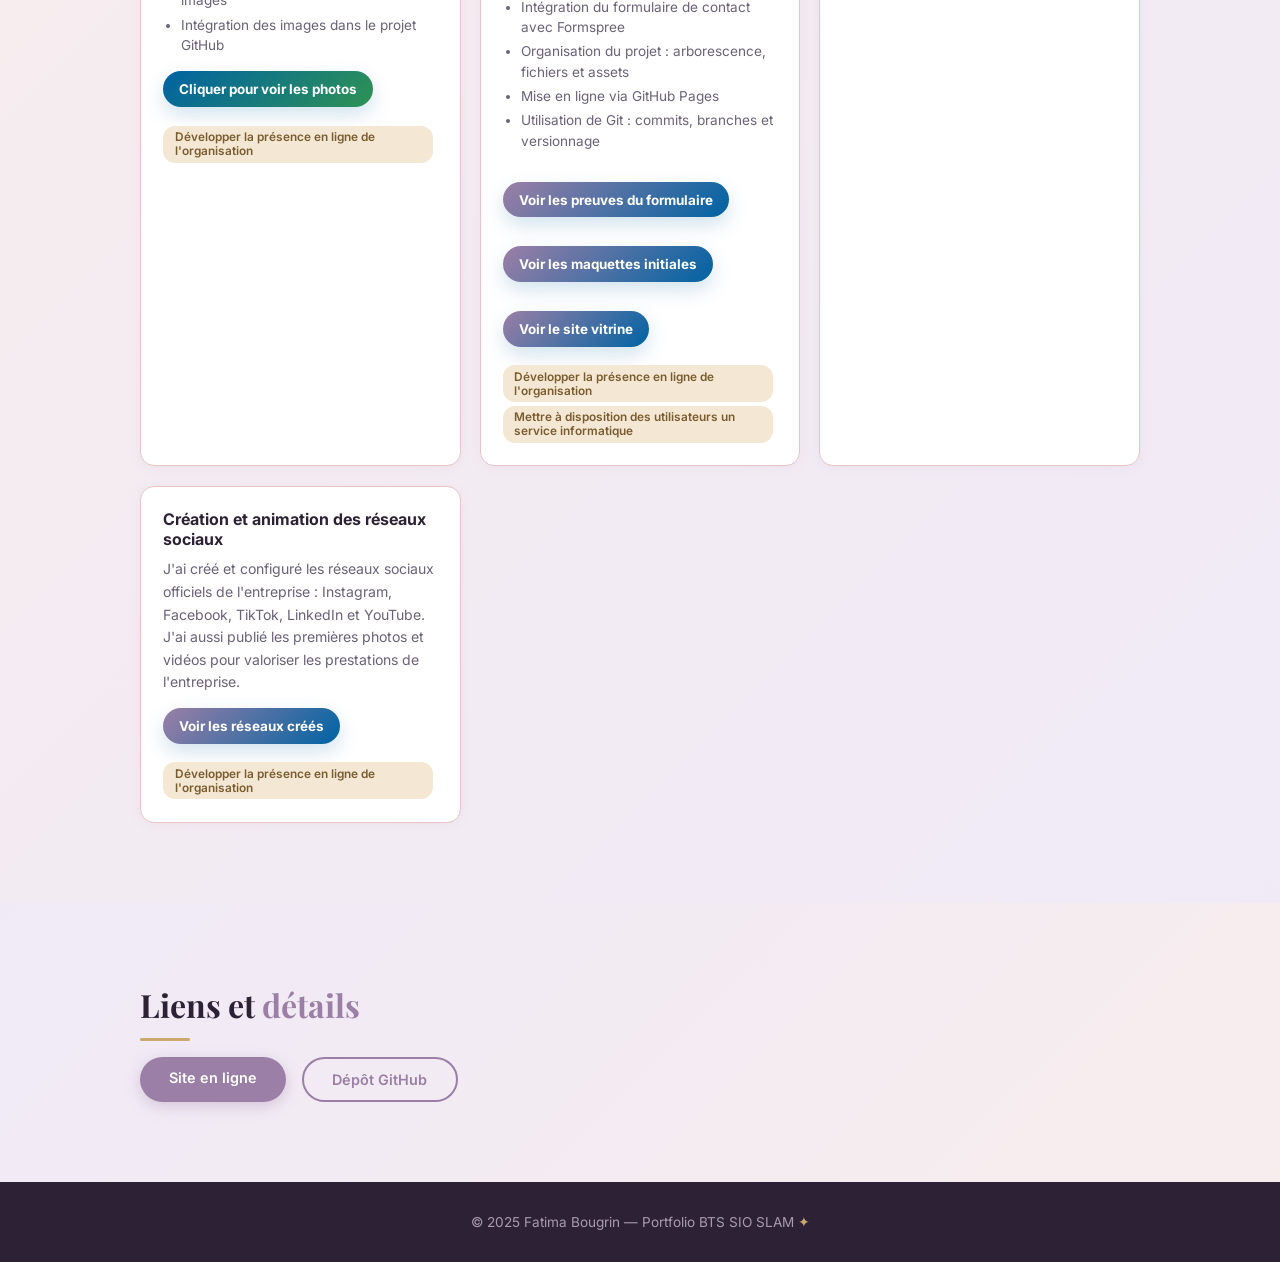
==== commit b3844c63: "Ajoute le tableau de competences E6" ====
--- a/stage-atlantique-hygiene.html
+++ b/stage-atlantique-hygiene.html
@@ -15,6 +15,7 @@
       <li><a href="index.html#skills">Compétences</a></li>
       <li><a href="index.html#projects">Projets</a></li>
       <li><a href="index.html#stages">Stages</a></li>
+      <li><a href="tableau-competences.html">Tableau E6</a></li>
       <li><a href="index.html#contact">Contact</a></li>
     </ul>
   </nav>
@@ -79,7 +80,7 @@
             <button class="photo-gallery-trigger" type="button" onclick="document.getElementById('photos-atlantique').showModal()">
               Cliquer pour voir les photos
             </button>
-            <span class="competence-badge">Bloc 3 : Développer la présence en ligne</span>
+            <span class="competence-badge">Développer la présence en ligne de l'organisation</span>
           </div>
 
           <div class="stage-work-item">
@@ -103,8 +104,8 @@
             <a class="photo-gallery-trigger proof-trigger site-proof-link" href="https://fatima774.github.io/atlantique-hygi-ne/" target="_blank" rel="noopener noreferrer">
               Voir le site vitrine
             </a>
-            <span class="competence-badge">Bloc 3 : Développer la présence en ligne</span>
-            <span class="competence-badge">Bloc 4 : Travailler en mode projet</span>
+            <span class="competence-badge">Développer la présence en ligne de l'organisation</span>
+            <span class="competence-badge">Mettre à disposition des utilisateurs un service informatique</span>
           </div>
 
           <div class="stage-work-item">
@@ -113,7 +114,7 @@
             <button class="photo-gallery-trigger proof-trigger" type="button" onclick="document.getElementById('preuves-trello').showModal()">
               Voir l'organisation Trello
             </button>
-            <span class="competence-badge">Bloc 4 : Travailler en mode projet</span>
+            <span class="competence-badge">Travailler en mode projet</span>
           </div>
 
           <div class="stage-work-item">
@@ -123,7 +124,7 @@
             <button class="photo-gallery-trigger proof-trigger" type="button" onclick="document.getElementById('preuves-reseaux').showModal()">
               Voir les réseaux créés
             </button>
-            <span class="competence-badge">Bloc 3 : Développer la présence en ligne</span>
+            <span class="competence-badge">Développer la présence en ligne de l'organisation</span>
           </div>
         </div>
       </div>
--- a/style.css
+++ b/style.css
@@ -209,14 +209,20 @@
 .project-card p { font-size: 0.88rem; color: var(--grey); line-height: 1.6; margin-bottom: 1rem; }
 
 .tech-tags { display: flex; flex-wrap: wrap; gap: 0.4rem; }
-.tech {
-  font-size: 0.72rem; padding: 0.2rem 0.6rem; border-radius: 10px;
-  background: #ede5f4; color: var(--mauve); font-weight: 500;
-}
-
-/* ===========================
-   STAGES — TIMELINE
-=========================== */
+.tech {
+  font-size: 0.72rem; padding: 0.2rem 0.6rem; border-radius: 10px;
+  background: #ede5f4; color: var(--mauve); font-weight: 500;
+}
+.competency-tags {
+  display: flex;
+  flex-wrap: wrap;
+  gap: 0.35rem;
+  margin-top: 0.85rem;
+}
+
+/* ===========================
+   STAGES — TIMELINE
+=========================== */
 .timeline { position: relative; padding-left: 2rem; }
 .timeline::before {
   content: ''; position: absolute; left: 0; top: 0; bottom: 0; width: 2px;
@@ -486,10 +492,126 @@
   max-width: 820px;
   margin: 0 auto;
 }
-
-/* ===========================
-   DISTINCTIONS
-=========================== */
+
+/* ===========================
+   TABLEAU DE COMPÉTENCES
+=========================== */
+.competence-hero {
+  min-height: 62vh;
+}
+.competence-reference-grid {
+  display: grid;
+  grid-template-columns: repeat(auto-fit, minmax(260px, 1fr));
+  gap: 1.2rem;
+}
+.competence-reference-card {
+  background: var(--card-bg);
+  border: 1px solid var(--rose);
+  border-radius: 14px;
+  padding: 1.35rem;
+  box-shadow: 0 2px 12px rgba(155,127,166,0.08);
+}
+.competence-reference-card h3 {
+  color: var(--dark);
+  font-size: 0.98rem;
+  line-height: 1.45;
+  margin-bottom: 0.8rem;
+}
+.competence-reference-card ul {
+  padding-left: 1.1rem;
+}
+.competence-reference-card li {
+  color: var(--grey);
+  font-size: 0.84rem;
+  line-height: 1.5;
+  margin-bottom: 0.3rem;
+}
+.competence-table-wrap {
+  overflow-x: auto;
+  border: 1px solid var(--rose);
+  border-radius: 14px;
+  background: #fff;
+  box-shadow: 0 8px 25px rgba(155,127,166,0.12);
+}
+.competence-table {
+  width: 100%;
+  min-width: 1040px;
+  border-collapse: collapse;
+}
+.competence-table th,
+.competence-table td {
+  border-bottom: 1px solid var(--rose);
+  border-right: 1px solid var(--rose);
+  padding: 0.72rem 0.75rem;
+  text-align: center;
+  vertical-align: middle;
+  color: var(--grey);
+  font-size: 0.8rem;
+  line-height: 1.4;
+}
+.competence-table th:first-child,
+.competence-table td:first-child {
+  text-align: left;
+}
+.competence-table thead th {
+  position: sticky;
+  top: 0;
+  z-index: 1;
+  background: #f4e8d4;
+  color: var(--dark);
+  font-weight: 700;
+}
+.competence-table tbody th {
+  color: var(--dark);
+  font-weight: 600;
+  background: rgba(255,249,249,0.82);
+}
+.competence-table tr:last-child th,
+.competence-table tr:last-child td {
+  border-bottom: 0;
+}
+.competence-table th:last-child,
+.competence-table td:last-child {
+  border-right: 0;
+}
+.competence-table .group-row th {
+  background: linear-gradient(135deg, #ede5f4, #fff9f9);
+  color: var(--mauve);
+  text-align: left;
+  font-size: 0.86rem;
+}
+.checkmark {
+  display: inline-flex;
+  align-items: center;
+  justify-content: center;
+  width: 1.75rem;
+  height: 1.75rem;
+  border-radius: 50%;
+  background: var(--mauve);
+  color: #fff;
+  font-weight: 800;
+  font-size: 0.8rem;
+}
+.pdf-frame {
+  border: 1px solid var(--rose);
+  border-radius: 14px;
+  overflow: hidden;
+  background: #fff;
+  box-shadow: 0 8px 25px rgba(155,127,166,0.12);
+}
+.pdf-frame object {
+  display: block;
+  width: 100%;
+  min-height: 680px;
+}
+.pdf-frame p {
+  padding: 1.2rem;
+  color: var(--grey);
+}
+
+/* ===========================
+   DISTINCTIONS
+=========================== */
 .awards-grid {
   display: grid;
   grid-template-columns: repeat(auto-fit, minmax(220px, 1fr));
@@ -580,6 +702,8 @@
   .photo-modal-header { align-items: center; }
   .photo-modal-header h2 { font-size: 1.2rem; }
   .photo-gallery-grid { grid-template-columns: 1fr; }
+  .competence-table-wrap { border-radius: 10px; }
+  .pdf-frame object { min-height: 520px; }
   .about-grid,
   .contact-grid { grid-template-columns: 1fr; }
   .timeline { padding-left: 1.5rem; }
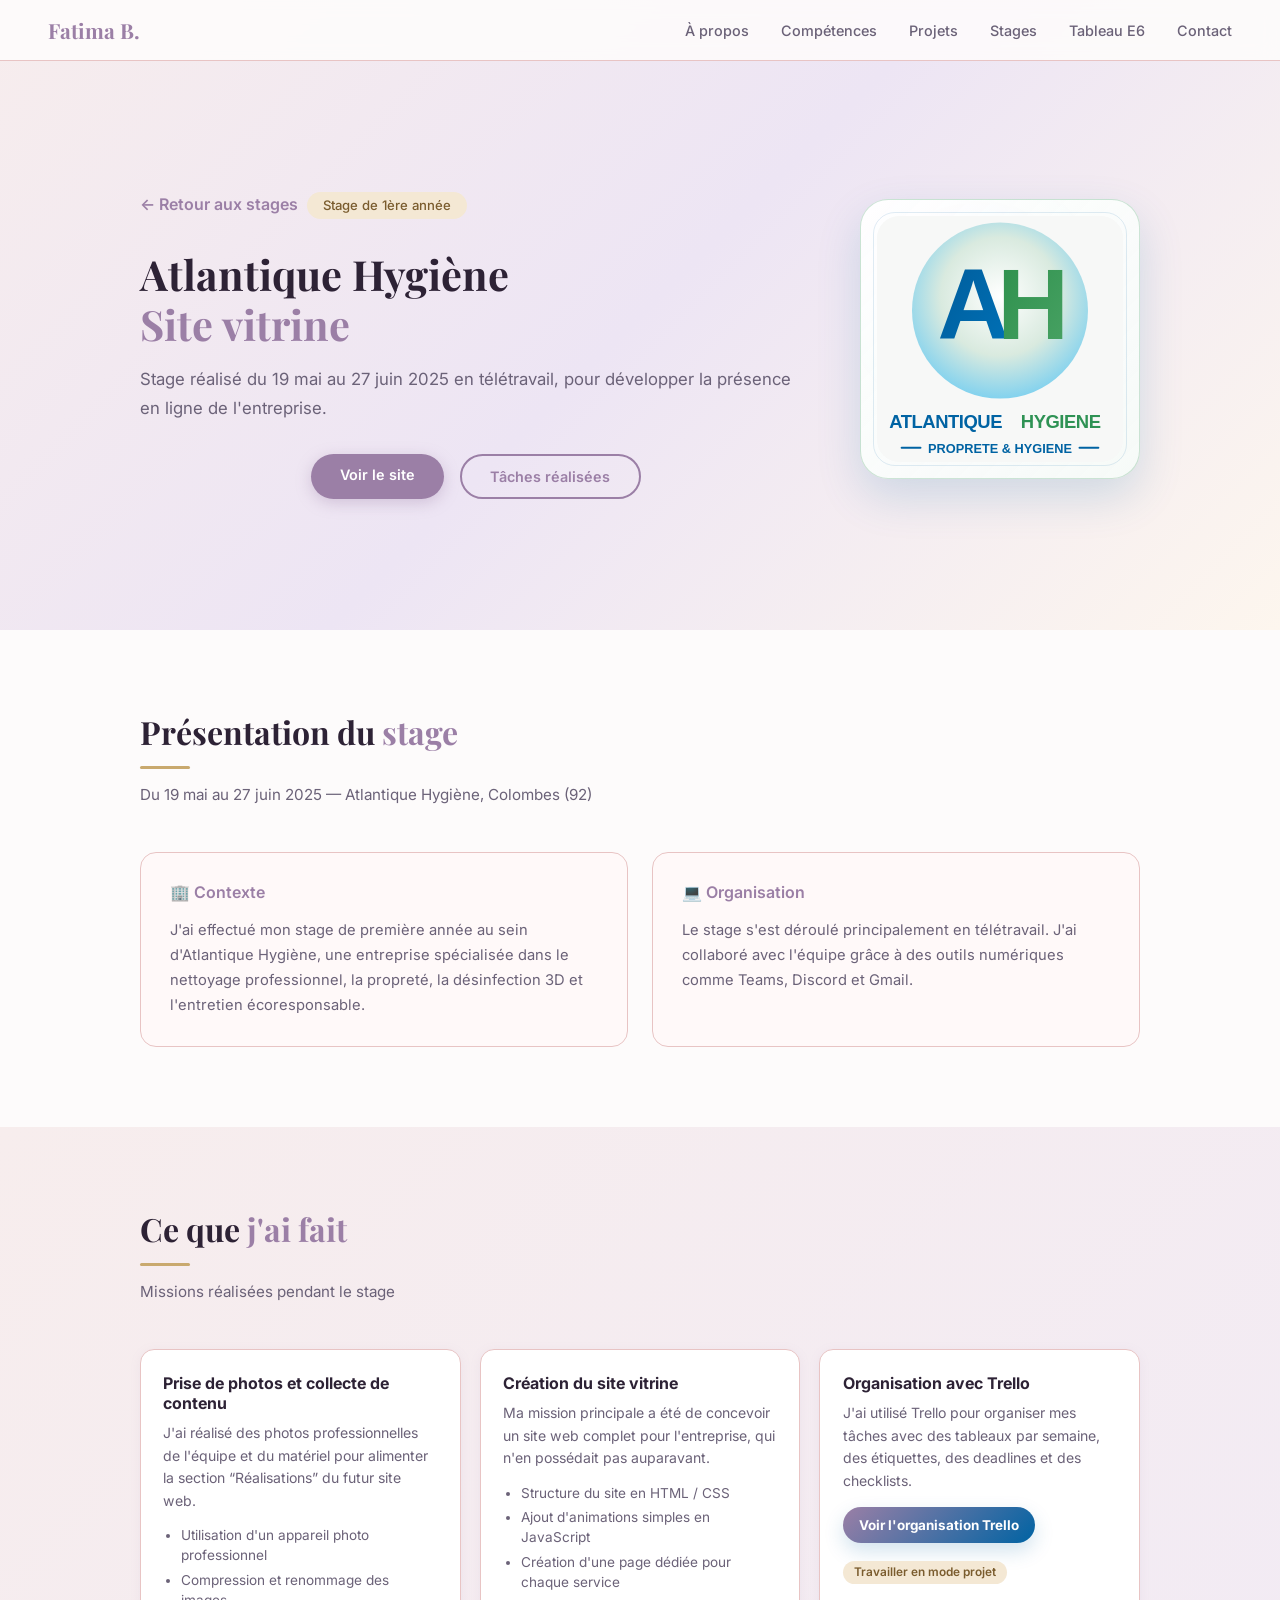
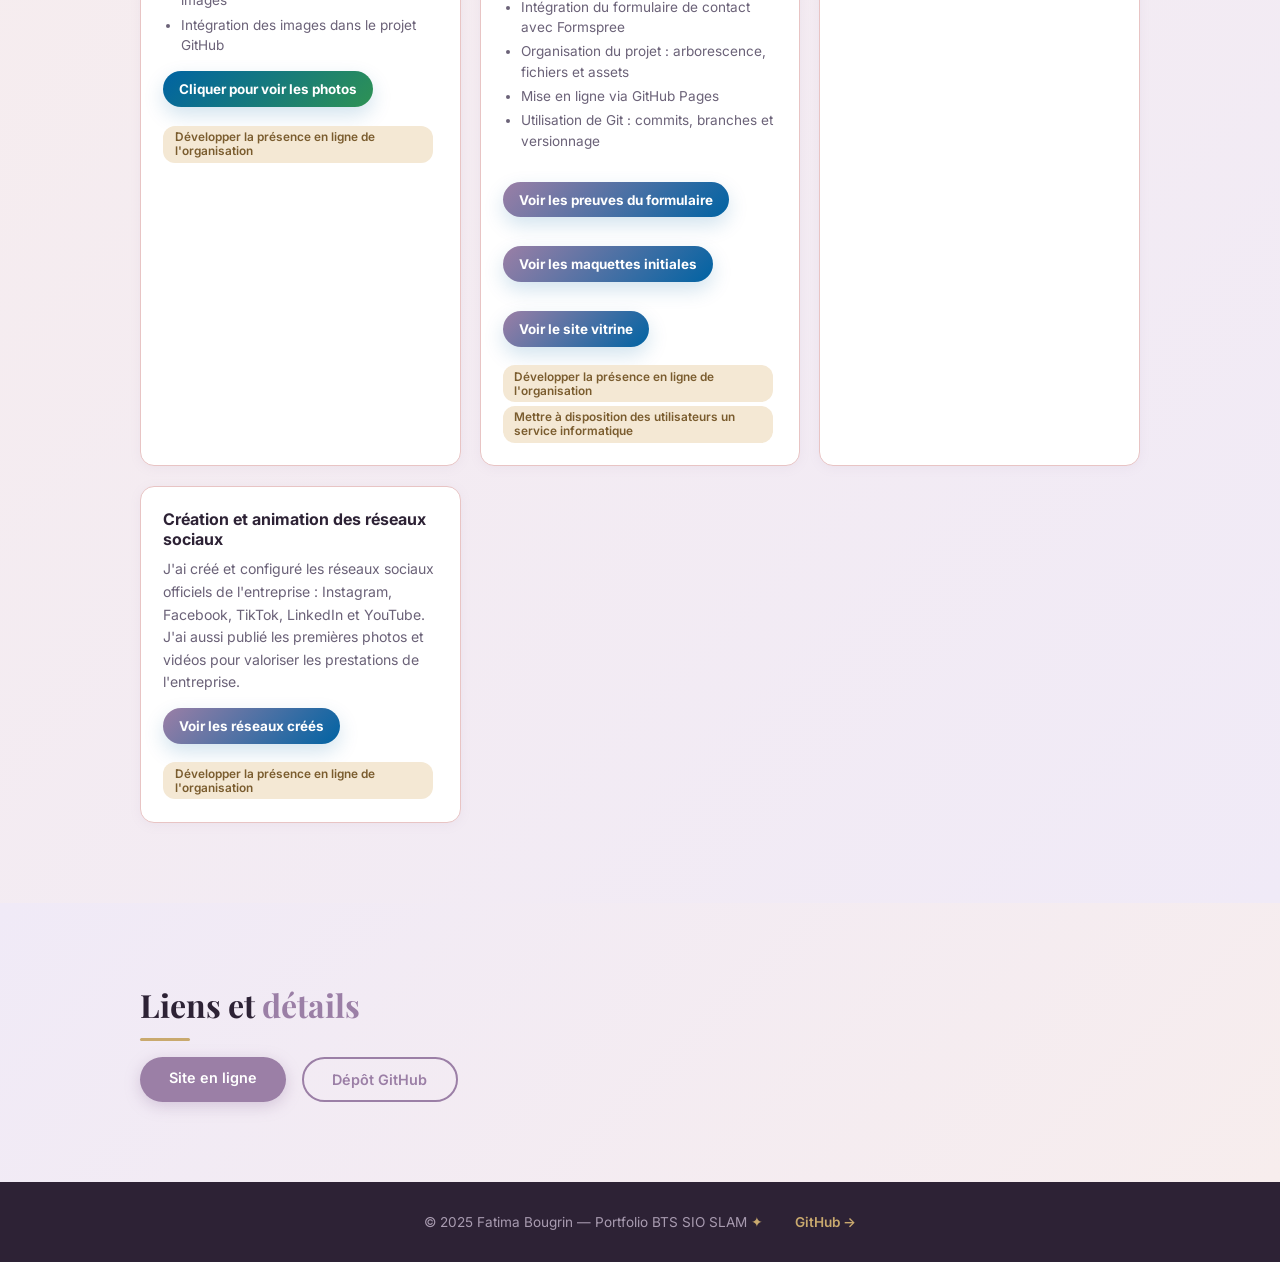
==== commit 44a5ad71: "Ajouter lien GitHub et photo de profil, supprimer numéro de téléphone" ====
--- a/stage-atlantique-hygiene.html
+++ b/stage-atlantique-hygiene.html
@@ -274,7 +274,10 @@
   </dialog>
 
   <footer>
-    <p>© 2025 Fatima Bougrin — Portfolio BTS SIO SLAM <span>✦</span></p>
+    <div class="footer-content">
+      <p>© 2025 Fatima Bougrin — Portfolio BTS SIO SLAM <span>✦</span></p>
+      <a href="https://github.com/fatima774" target="_blank" class="footer-github">GitHub →</a>
+    </div>
   </footer>
 
 </body>
--- a/style.css
+++ b/style.css
@@ -1,187 +1,191 @@
-/* ===========================
-   PORTFOLIO — FATIMA BOUGRIN
-   style.css
-=========================== */
-
-@import url('https://fonts.googleapis.com/css2?family=Playfair+Display:wght@400;600;700&family=Inter:wght@300;400;500;600&display=swap');
-
-/* === VARIABLES === */
-:root {
-  --mauve:       #9b7fa6;
-  --mauve-light: #c9b8d4;
-  --rose:        #e8c4c4;
-  --rose-pale:   #f7eded;
-  --gold:        #c9a96e;
-  --dark:        #2d2235;
-  --grey:        #6b6278;
-  --white:       #fdfbfb;
-  --card-bg:     #fff9f9;
-}
-
-/* === RESET === */
-* { margin: 0; padding: 0; box-sizing: border-box; }
-html { scroll-behavior: smooth; }
-body { font-family: 'Inter', sans-serif; background: var(--white); color: var(--dark); }
-
-/* ===========================
-   NAVIGATION
-=========================== */
-nav {
-  position: fixed; top: 0; width: 100%; z-index: 100;
-  background: rgba(253,251,251,0.92);
-  backdrop-filter: blur(10px);
-  border-bottom: 1px solid var(--rose);
-  display: flex; align-items: center; justify-content: space-between;
-  padding: 1rem 3rem;
-}
-.nav-logo {
-  font-family: 'Playfair Display', serif;
-  font-size: 1.3rem; color: var(--mauve); font-weight: 700;
-}
-.nav-links { display: flex; gap: 2rem; list-style: none; }
-.nav-links a {
-  text-decoration: none; color: var(--grey);
-  font-size: 0.9rem; font-weight: 500; transition: color .2s;
-}
-.nav-links a:hover { color: var(--mauve); }
-
-/* ===========================
-   HERO
-=========================== */
-.hero {
-  min-height: 100vh;
-  background: linear-gradient(135deg, #f7eded 0%, #ede5f4 50%, #fdf6ee 100%);
-  display: flex; align-items: center; justify-content: center;
-  text-align: center; padding: 6rem 2rem 4rem;
-}
-.hero-inner { max-width: 700px; }
-
-.avatar-ring {
-  width: 130px; height: 130px; border-radius: 50%;
-  border: 3px solid var(--mauve-light);
-  background: linear-gradient(135deg, var(--mauve), var(--rose));
-  display: flex; align-items: center; justify-content: center;
-  margin: 0 auto 1.5rem;
-  font-size: 3.5rem;
-  box-shadow: 0 8px 30px rgba(155,127,166,0.25);
-}
-.hero h1 {
-  font-family: 'Playfair Display', serif;
-  font-size: 2.8rem; color: var(--dark); line-height: 1.2;
-}
-.hero h1 span { color: var(--mauve); }
-.hero p.tagline {
-  margin: 1rem 0 0.5rem; color: var(--grey);
-  font-size: 1.05rem; font-weight: 400;
-}
-.badge {
-  display: inline-block; margin: 0.8rem 0.3rem 0;
-  padding: 0.35rem 1rem; border-radius: 20px;
-  background: var(--rose); color: var(--dark);
-  font-size: 0.82rem; font-weight: 500;
-}
-.badge.gold { background: #f4e8d4; color: #7a5c2e; }
-
-.hero-btns {
-  margin-top: 2rem;
-  display: flex; gap: 1rem; justify-content: center; flex-wrap: wrap;
-}
-.btn {
-  padding: 0.75rem 1.8rem; border-radius: 30px;
-  font-size: 0.9rem; font-weight: 600;
-  text-decoration: none; transition: all .2s;
-}
-.btn-primary {
-  background: var(--mauve); color: #fff;
-  box-shadow: 0 4px 15px rgba(155,127,166,0.35);
-}
-.btn-primary:hover { background: #7d5f8f; transform: translateY(-2px); }
-.btn-outline {
-  border: 2px solid var(--mauve); color: var(--mauve); background: transparent;
-}
-.btn-outline:hover { background: var(--mauve); color: #fff; transform: translateY(-2px); }
-
-.quote {
-  margin-top: 3rem; font-style: italic; color: var(--grey); font-size: 0.95rem;
-  border-left: 3px solid var(--gold); padding-left: 1rem; text-align: left;
-}
-
-/* ===========================
-   SECTIONS — BASE
-=========================== */
-section { padding: 5rem 2rem; }
-.container { max-width: 1000px; margin: 0 auto; }
-
-.section-title {
-  font-family: 'Playfair Display', serif;
-  font-size: 2rem; color: var(--dark); margin-bottom: 0.5rem;
-}
-.section-title span { color: var(--mauve); }
-.section-sub { color: var(--grey); font-size: 0.95rem; margin-bottom: 3rem; }
-.divider {
-  width: 50px; height: 3px; background: var(--gold);
-  border-radius: 2px; margin: 0.8rem 0 1rem;
-}
-
-/* ===========================
-   À PROPOS
-=========================== */
-.about-grid { display: grid; grid-template-columns: 1fr 1fr; gap: 2rem; }
-
-.info-card {
-  background: var(--card-bg); border: 1px solid var(--rose);
-  border-radius: 16px; padding: 1.8rem;
-}
-.info-card h3 {
-  font-size: 1rem; font-weight: 600; color: var(--mauve);
-  margin-bottom: 1rem; display: flex; align-items: center; gap: 0.5rem;
-}
-.info-item { display: flex; align-items: flex-start; gap: 0.7rem; margin-bottom: 0.8rem; }
-.info-item .dot {
-  width: 8px; height: 8px; border-radius: 50%;
-  background: var(--gold); margin-top: 6px; flex-shrink: 0;
-}
-.info-item p { font-size: 0.9rem; color: var(--grey); line-height: 1.5; }
-.info-item strong { color: var(--dark); }
-
-/* ===========================
-   COMPÉTENCES
-=========================== */
-.skills-bg { background: linear-gradient(135deg, #f7eded, #f0eaf7); }
-
-.skills-grid {
-  display: grid;
-  grid-template-columns: repeat(auto-fit, minmax(220px, 1fr));
-  gap: 1.5rem;
-}
-.skill-card {
-  background: #fff; border-radius: 16px; padding: 1.5rem;
-  border: 1px solid var(--rose);
-  box-shadow: 0 2px 12px rgba(155,127,166,0.08);
-  transition: transform .2s, box-shadow .2s;
-}
-.skill-card:hover {
-  transform: translateY(-4px);
-  box-shadow: 0 8px 25px rgba(155,127,166,0.15);
-}
-.skill-card .icon { font-size: 1.8rem; margin-bottom: 0.8rem; }
-.skill-card h3 { font-size: 0.95rem; font-weight: 600; color: var(--dark); margin-bottom: 0.8rem; }
-
-.tag-list { display: flex; flex-wrap: wrap; gap: 0.4rem; }
-.tag {
-  font-size: 0.75rem; padding: 0.25rem 0.7rem; border-radius: 12px;
-  background: var(--rose-pale); color: var(--mauve);
-  font-weight: 500; border: 1px solid var(--rose);
-}
-
-/* ===========================
-   PROJETS
-=========================== */
-.projects-grid {
-  display: grid;
-  grid-template-columns: repeat(auto-fit, minmax(280px, 1fr));
-  gap: 1.5rem;
-}
+/* ===========================
+   PORTFOLIO — FATIMA BOUGRIN
+   style.css
+=========================== */
+
+@import url('https://fonts.googleapis.com/css2?family=Playfair+Display:wght@400;600;700&family=Inter:wght@300;400;500;600&display=swap');
+
+/* === VARIABLES === */
+:root {
+  --mauve:       #9b7fa6;
+  --mauve-light: #c9b8d4;
+  --rose:        #e8c4c4;
+  --rose-pale:   #f7eded;
+  --gold:        #c9a96e;
+  --dark:        #2d2235;
+  --grey:        #6b6278;
+  --white:       #fdfbfb;
+  --card-bg:     #fff9f9;
+}
+
+/* === RESET === */
+* { margin: 0; padding: 0; box-sizing: border-box; }
+html { scroll-behavior: smooth; }
+body { font-family: 'Inter', sans-serif; background: var(--white); color: var(--dark); }
+
+/* ===========================
+   NAVIGATION
+=========================== */
+nav {
+  position: fixed; top: 0; width: 100%; z-index: 100;
+  background: rgba(253,251,251,0.92);
+  backdrop-filter: blur(10px);
+  border-bottom: 1px solid var(--rose);
+  display: flex; align-items: center; justify-content: space-between;
+  padding: 1rem 3rem;
+}
+.nav-logo {
+  font-family: 'Playfair Display', serif;
+  font-size: 1.3rem; color: var(--mauve); font-weight: 700;
+}
+.nav-links { display: flex; gap: 2rem; list-style: none; }
+.nav-links a {
+  text-decoration: none; color: var(--grey);
+  font-size: 0.9rem; font-weight: 500; transition: color .2s;
+}
+.nav-links a:hover { color: var(--mauve); }
+
+/* ===========================
+   HERO
+=========================== */
+.hero {
+  min-height: 100vh;
+  background: linear-gradient(135deg, #f7eded 0%, #ede5f4 50%, #fdf6ee 100%);
+  display: flex; align-items: center; justify-content: center;
+  text-align: center; padding: 6rem 2rem 4rem;
+}
+.hero-inner { max-width: 700px; }
+
+.avatar-ring {
+  width: 130px; height: 130px; border-radius: 50%;
+  border: 3px solid var(--mauve-light);
+  margin: 0 auto 1.5rem;
+  box-shadow: 0 8px 30px rgba(155,127,166,0.25);
+  object-fit: cover;
+}
+
+.avatar-ring:is(div) {
+  background: linear-gradient(135deg, var(--mauve), var(--rose));
+  display: flex; align-items: center; justify-content: center;
+  font-size: 3.5rem;
+}
+.hero h1 {
+  font-family: 'Playfair Display', serif;
+  font-size: 2.8rem; color: var(--dark); line-height: 1.2;
+}
+.hero h1 span { color: var(--mauve); }
+.hero p.tagline {
+  margin: 1rem 0 0.5rem; color: var(--grey);
+  font-size: 1.05rem; font-weight: 400;
+}
+.badge {
+  display: inline-block; margin: 0.8rem 0.3rem 0;
+  padding: 0.35rem 1rem; border-radius: 20px;
+  background: var(--rose); color: var(--dark);
+  font-size: 0.82rem; font-weight: 500;
+}
+.badge.gold { background: #f4e8d4; color: #7a5c2e; }
+
+.hero-btns {
+  margin-top: 2rem;
+  display: flex; gap: 1rem; justify-content: center; flex-wrap: wrap;
+}
+.btn {
+  padding: 0.75rem 1.8rem; border-radius: 30px;
+  font-size: 0.9rem; font-weight: 600;
+  text-decoration: none; transition: all .2s;
+}
+.btn-primary {
+  background: var(--mauve); color: #fff;
+  box-shadow: 0 4px 15px rgba(155,127,166,0.35);
+}
+.btn-primary:hover { background: #7d5f8f; transform: translateY(-2px); }
+.btn-outline {
+  border: 2px solid var(--mauve); color: var(--mauve); background: transparent;
+}
+.btn-outline:hover { background: var(--mauve); color: #fff; transform: translateY(-2px); }
+
+.quote {
+  margin-top: 3rem; font-style: italic; color: var(--grey); font-size: 0.95rem;
+  border-left: 3px solid var(--gold); padding-left: 1rem; text-align: left;
+}
+
+/* ===========================
+   SECTIONS — BASE
+=========================== */
+section { padding: 5rem 2rem; }
+.container { max-width: 1000px; margin: 0 auto; }
+
+.section-title {
+  font-family: 'Playfair Display', serif;
+  font-size: 2rem; color: var(--dark); margin-bottom: 0.5rem;
+}
+.section-title span { color: var(--mauve); }
+.section-sub { color: var(--grey); font-size: 0.95rem; margin-bottom: 3rem; }
+.divider {
+  width: 50px; height: 3px; background: var(--gold);
+  border-radius: 2px; margin: 0.8rem 0 1rem;
+}
+
+/* ===========================
+   À PROPOS
+=========================== */
+.about-grid { display: grid; grid-template-columns: 1fr 1fr; gap: 2rem; }
+
+.info-card {
+  background: var(--card-bg); border: 1px solid var(--rose);
+  border-radius: 16px; padding: 1.8rem;
+}
+.info-card h3 {
+  font-size: 1rem; font-weight: 600; color: var(--mauve);
+  margin-bottom: 1rem; display: flex; align-items: center; gap: 0.5rem;
+}
+.info-item { display: flex; align-items: flex-start; gap: 0.7rem; margin-bottom: 0.8rem; }
+.info-item .dot {
+  width: 8px; height: 8px; border-radius: 50%;
+  background: var(--gold); margin-top: 6px; flex-shrink: 0;
+}
+.info-item p { font-size: 0.9rem; color: var(--grey); line-height: 1.5; }
+.info-item strong { color: var(--dark); }
+
+/* ===========================
+   COMPÉTENCES
+=========================== */
+.skills-bg { background: linear-gradient(135deg, #f7eded, #f0eaf7); }
+
+.skills-grid {
+  display: grid;
+  grid-template-columns: repeat(auto-fit, minmax(220px, 1fr));
+  gap: 1.5rem;
+}
+.skill-card {
+  background: #fff; border-radius: 16px; padding: 1.5rem;
+  border: 1px solid var(--rose);
+  box-shadow: 0 2px 12px rgba(155,127,166,0.08);
+  transition: transform .2s, box-shadow .2s;
+}
+.skill-card:hover {
+  transform: translateY(-4px);
+  box-shadow: 0 8px 25px rgba(155,127,166,0.15);
+}
+.skill-card .icon { font-size: 1.8rem; margin-bottom: 0.8rem; }
+.skill-card h3 { font-size: 0.95rem; font-weight: 600; color: var(--dark); margin-bottom: 0.8rem; }
+
+.tag-list { display: flex; flex-wrap: wrap; gap: 0.4rem; }
+.tag {
+  font-size: 0.75rem; padding: 0.25rem 0.7rem; border-radius: 12px;
+  background: var(--rose-pale); color: var(--mauve);
+  font-weight: 500; border: 1px solid var(--rose);
+}
+
+/* ===========================
+   PROJETS
+=========================== */
+.projects-grid {
+  display: grid;
+  grid-template-columns: repeat(auto-fit, minmax(280px, 1fr));
+  gap: 1.5rem;
+}
 .project-card {
   display: block; color: inherit; text-decoration: none;
   background: var(--card-bg); border-radius: 16px; padding: 1.8rem;
@@ -192,14 +196,14 @@
   outline: 3px solid var(--gold);
   outline-offset: 4px;
 }
-.project-card:hover {
-  transform: translateY(-4px);
-  box-shadow: 0 8px 25px rgba(155,127,166,0.15);
-}
-.project-card::before {
-  content: ''; position: absolute; top: 0; left: 0; right: 0; height: 4px;
-  background: linear-gradient(90deg, var(--mauve), var(--gold));
-}
+.project-card:hover {
+  transform: translateY(-4px);
+  box-shadow: 0 8px 25px rgba(155,127,166,0.15);
+}
+.project-card::before {
+  content: ''; position: absolute; top: 0; left: 0; right: 0; height: 4px;
+  background: linear-gradient(90deg, var(--mauve), var(--gold));
+}
 .project-emoji { font-size: 2rem; margin-bottom: 0.8rem; }
 .project-card h3 { font-size: 1rem; font-weight: 600; color: var(--dark); margin-bottom: 0.5rem; }
 a.project-card h3 {
@@ -207,8 +211,8 @@
   text-decoration: underline;
 }
 .project-card p { font-size: 0.88rem; color: var(--grey); line-height: 1.6; margin-bottom: 1rem; }
-
-.tech-tags { display: flex; flex-wrap: wrap; gap: 0.4rem; }
+
+.tech-tags { display: flex; flex-wrap: wrap; gap: 0.4rem; }
 .tech {
   font-size: 0.72rem; padding: 0.2rem 0.6rem; border-radius: 10px;
   background: #ede5f4; color: var(--mauve); font-weight: 500;
@@ -223,23 +227,23 @@
 /* ===========================
    STAGES — TIMELINE
 =========================== */
-.timeline { position: relative; padding-left: 2rem; }
-.timeline::before {
-  content: ''; position: absolute; left: 0; top: 0; bottom: 0; width: 2px;
-  background: linear-gradient(to bottom, var(--mauve), var(--gold));
-  border-radius: 2px;
-}
-.timeline-item { position: relative; margin-bottom: 2.5rem; }
-.timeline-item::before {
-  content: ''; position: absolute; left: -2.45rem; top: 0.4rem;
-  width: 12px; height: 12px; border-radius: 50%;
-  background: var(--mauve); border: 2px solid var(--white);
-  box-shadow: 0 0 0 2px var(--mauve-light);
-}
-.timeline-date {
-  font-size: 0.8rem; color: var(--gold); font-weight: 600;
-  text-transform: uppercase; letter-spacing: 0.05em; margin-bottom: 0.3rem;
-}
+.timeline { position: relative; padding-left: 2rem; }
+.timeline::before {
+  content: ''; position: absolute; left: 0; top: 0; bottom: 0; width: 2px;
+  background: linear-gradient(to bottom, var(--mauve), var(--gold));
+  border-radius: 2px;
+}
+.timeline-item { position: relative; margin-bottom: 2.5rem; }
+.timeline-item::before {
+  content: ''; position: absolute; left: -2.45rem; top: 0.4rem;
+  width: 12px; height: 12px; border-radius: 50%;
+  background: var(--mauve); border: 2px solid var(--white);
+  box-shadow: 0 0 0 2px var(--mauve-light);
+}
+.timeline-date {
+  font-size: 0.8rem; color: var(--gold); font-weight: 600;
+  text-transform: uppercase; letter-spacing: 0.05em; margin-bottom: 0.3rem;
+}
 .timeline-card {
   background: var(--card-bg); border: 1px solid var(--rose);
   border-radius: 12px; padding: 1.5rem;
@@ -612,11 +616,11 @@
 /* ===========================
    DISTINCTIONS
 =========================== */
-.awards-grid {
-  display: grid;
-  grid-template-columns: repeat(auto-fit, minmax(220px, 1fr));
-  gap: 1.2rem;
-}
+.awards-grid {
+  display: grid;
+  grid-template-columns: repeat(auto-fit, minmax(220px, 1fr));
+  gap: 1.2rem;
+}
 .award-card {
   background: linear-gradient(135deg, #fff9f9, #f5f0fa);
   border: 1px solid var(--mauve-light); border-radius: 14px; padding: 1.4rem;
@@ -628,68 +632,78 @@
   outline: 3px solid var(--gold);
   outline-offset: 4px;
 }
-.award-card .trophy { font-size: 2rem; margin-bottom: 0.5rem; }
-.award-card h3 { font-size: 0.92rem; font-weight: 600; color: var(--dark); margin-bottom: 0.3rem; }
-.award-card p { font-size: 0.82rem; color: var(--grey); }
-
-/* ===========================
-   CONTACT
-=========================== */
-.contact-bg { background: linear-gradient(135deg, #f0eaf7, #f7eded); }
-
-.contact-grid { display: grid; grid-template-columns: 1fr 1fr; gap: 2rem; align-items: start; }
-.contact-info p { font-size: 0.95rem; color: var(--grey); line-height: 1.7; margin-bottom: 1.5rem; }
-
-.contact-item { display: flex; align-items: center; gap: 1rem; margin-bottom: 1rem; }
-.contact-icon {
-  width: 40px; height: 40px; border-radius: 50%;
-  background: var(--rose); display: flex; align-items: center; justify-content: center;
-  font-size: 1rem;
-}
-.contact-item div p { font-size: 0.82rem; color: var(--grey); margin: 0; }
-.contact-item div strong { font-size: 0.92rem; color: var(--dark); }
-
-.contact-form {
-  background: #fff; border-radius: 16px; padding: 2rem; border: 1px solid var(--rose);
-}
-.form-group { margin-bottom: 1.2rem; }
-.form-group label {
-  display: block; font-size: 0.85rem; font-weight: 500;
-  color: var(--dark); margin-bottom: 0.4rem;
-}
-.form-group input,
-.form-group textarea {
-  width: 100%; padding: 0.75rem 1rem;
-  border: 1px solid var(--rose); border-radius: 10px;
-  font-family: 'Inter', sans-serif; font-size: 0.9rem;
-  color: var(--dark); background: var(--white);
-  outline: none; transition: border .2s;
-}
-.form-group input:focus,
-.form-group textarea:focus { border-color: var(--mauve); }
-.form-group textarea { min-height: 120px; resize: vertical; }
-
-.btn-submit {
-  width: 100%; padding: 0.85rem; border-radius: 12px; border: none;
-  background: linear-gradient(135deg, var(--mauve), #7d5f8f);
-  color: #fff; font-size: 0.95rem; font-weight: 600;
-  cursor: pointer; transition: opacity .2s;
-}
-.btn-submit:hover { opacity: 0.9; }
-
-/* ===========================
-   FOOTER
-=========================== */
-footer {
-  text-align: center; padding: 2rem;
-  background: var(--dark); color: #a89bb0; font-size: 0.85rem;
-}
-footer span { color: var(--gold); }
-
-/* ===========================
-   RESPONSIVE
-=========================== */
-@media (max-width: 680px) {
+.award-card .trophy { font-size: 2rem; margin-bottom: 0.5rem; }
+.award-card h3 { font-size: 0.92rem; font-weight: 600; color: var(--dark); margin-bottom: 0.3rem; }
+.award-card p { font-size: 0.82rem; color: var(--grey); }
+
+/* ===========================
+   CONTACT
+=========================== */
+.contact-bg { background: linear-gradient(135deg, #f0eaf7, #f7eded); }
+
+.contact-grid { display: grid; grid-template-columns: 1fr 1fr; gap: 2rem; align-items: start; }
+.contact-info p { font-size: 0.95rem; color: var(--grey); line-height: 1.7; margin-bottom: 1.5rem; }
+
+.contact-item { display: flex; align-items: center; gap: 1rem; margin-bottom: 1rem; }
+.contact-icon {
+  width: 40px; height: 40px; border-radius: 50%;
+  background: var(--rose); display: flex; align-items: center; justify-content: center;
+  font-size: 1rem;
+}
+.contact-item div p { font-size: 0.82rem; color: var(--grey); margin: 0; }
+.contact-item div strong { font-size: 0.92rem; color: var(--dark); }
+.contact-item a { color: var(--mauve); text-decoration: none; font-weight: 600; transition: color .2s; }
+.contact-item a:hover { color: var(--dark); }
+
+.contact-form {
+  background: #fff; border-radius: 16px; padding: 2rem; border: 1px solid var(--rose);
+}
+.form-group { margin-bottom: 1.2rem; }
+.form-group label {
+  display: block; font-size: 0.85rem; font-weight: 500;
+  color: var(--dark); margin-bottom: 0.4rem;
+}
+.form-group input,
+.form-group textarea {
+  width: 100%; padding: 0.75rem 1rem;
+  border: 1px solid var(--rose); border-radius: 10px;
+  font-family: 'Inter', sans-serif; font-size: 0.9rem;
+  color: var(--dark); background: var(--white);
+  outline: none; transition: border .2s;
+}
+.form-group input:focus,
+.form-group textarea:focus { border-color: var(--mauve); }
+.form-group textarea { min-height: 120px; resize: vertical; }
+
+.btn-submit {
+  width: 100%; padding: 0.85rem; border-radius: 12px; border: none;
+  background: linear-gradient(135deg, var(--mauve), #7d5f8f);
+  color: #fff; font-size: 0.95rem; font-weight: 600;
+  cursor: pointer; transition: opacity .2s;
+}
+.btn-submit:hover { opacity: 0.9; }
+
+/* ===========================
+   FOOTER
+=========================== */
+footer {
+  text-align: center; padding: 2rem;
+  background: var(--dark); color: #a89bb0; font-size: 0.85rem;
+}
+footer span { color: var(--gold); }
+.footer-content {
+  display: flex; align-items: center; justify-content: center; gap: 2rem; flex-wrap: wrap;
+}
+.footer-github {
+  color: var(--gold); text-decoration: none; font-weight: 600;
+  transition: color .2s;
+}
+.footer-github:hover { color: var(--mauve-light); }
+
+/* ===========================
+   RESPONSIVE
+=========================== */
+@media (max-width: 680px) {
   nav { padding: 1rem 1.2rem; }
   .nav-links { display: none; }
   .hero h1 { font-size: 2rem; }
@@ -706,6 +720,6 @@
   .pdf-frame object { min-height: 520px; }
   .about-grid,
   .contact-grid { grid-template-columns: 1fr; }
-  .timeline { padding-left: 1.5rem; }
-  .timeline-item::before { left: -1.95rem; }
-}
+  .timeline { padding-left: 1.5rem; }
+  .timeline-item::before { left: -1.95rem; }
+}
